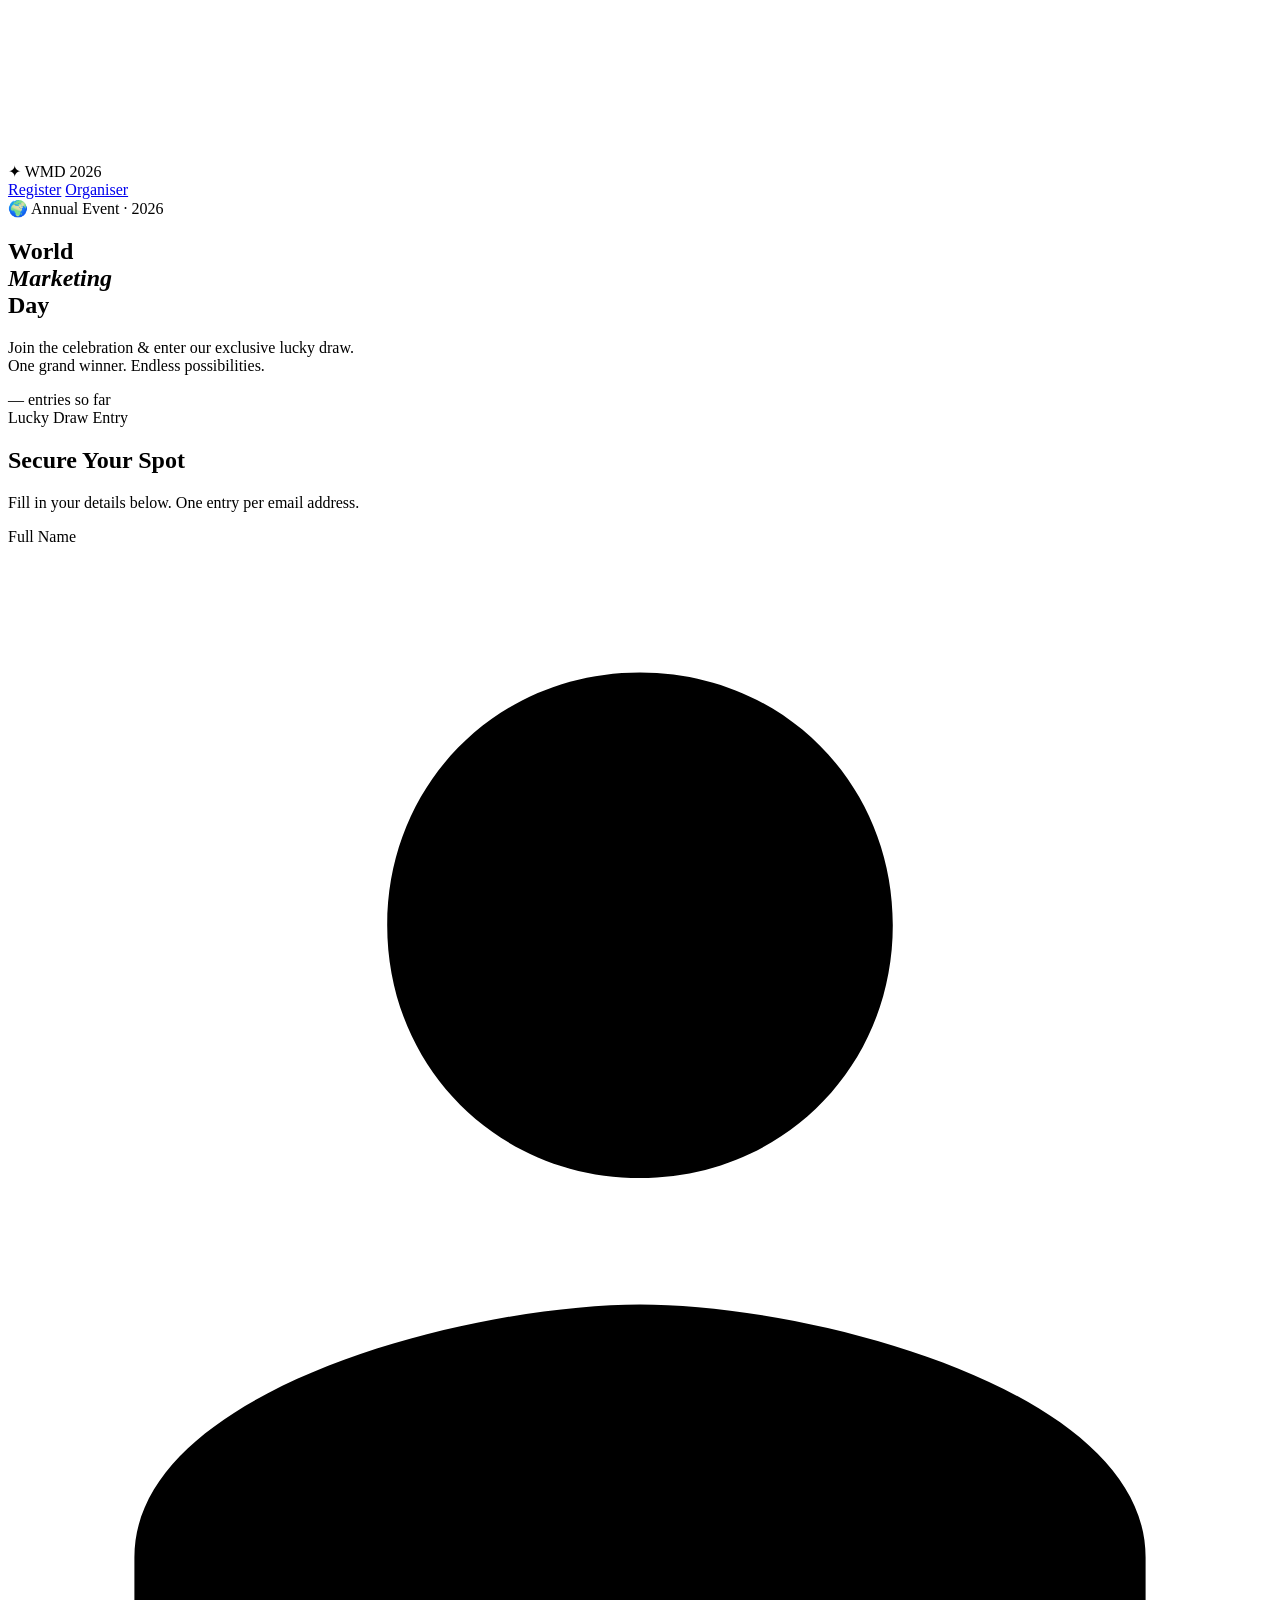
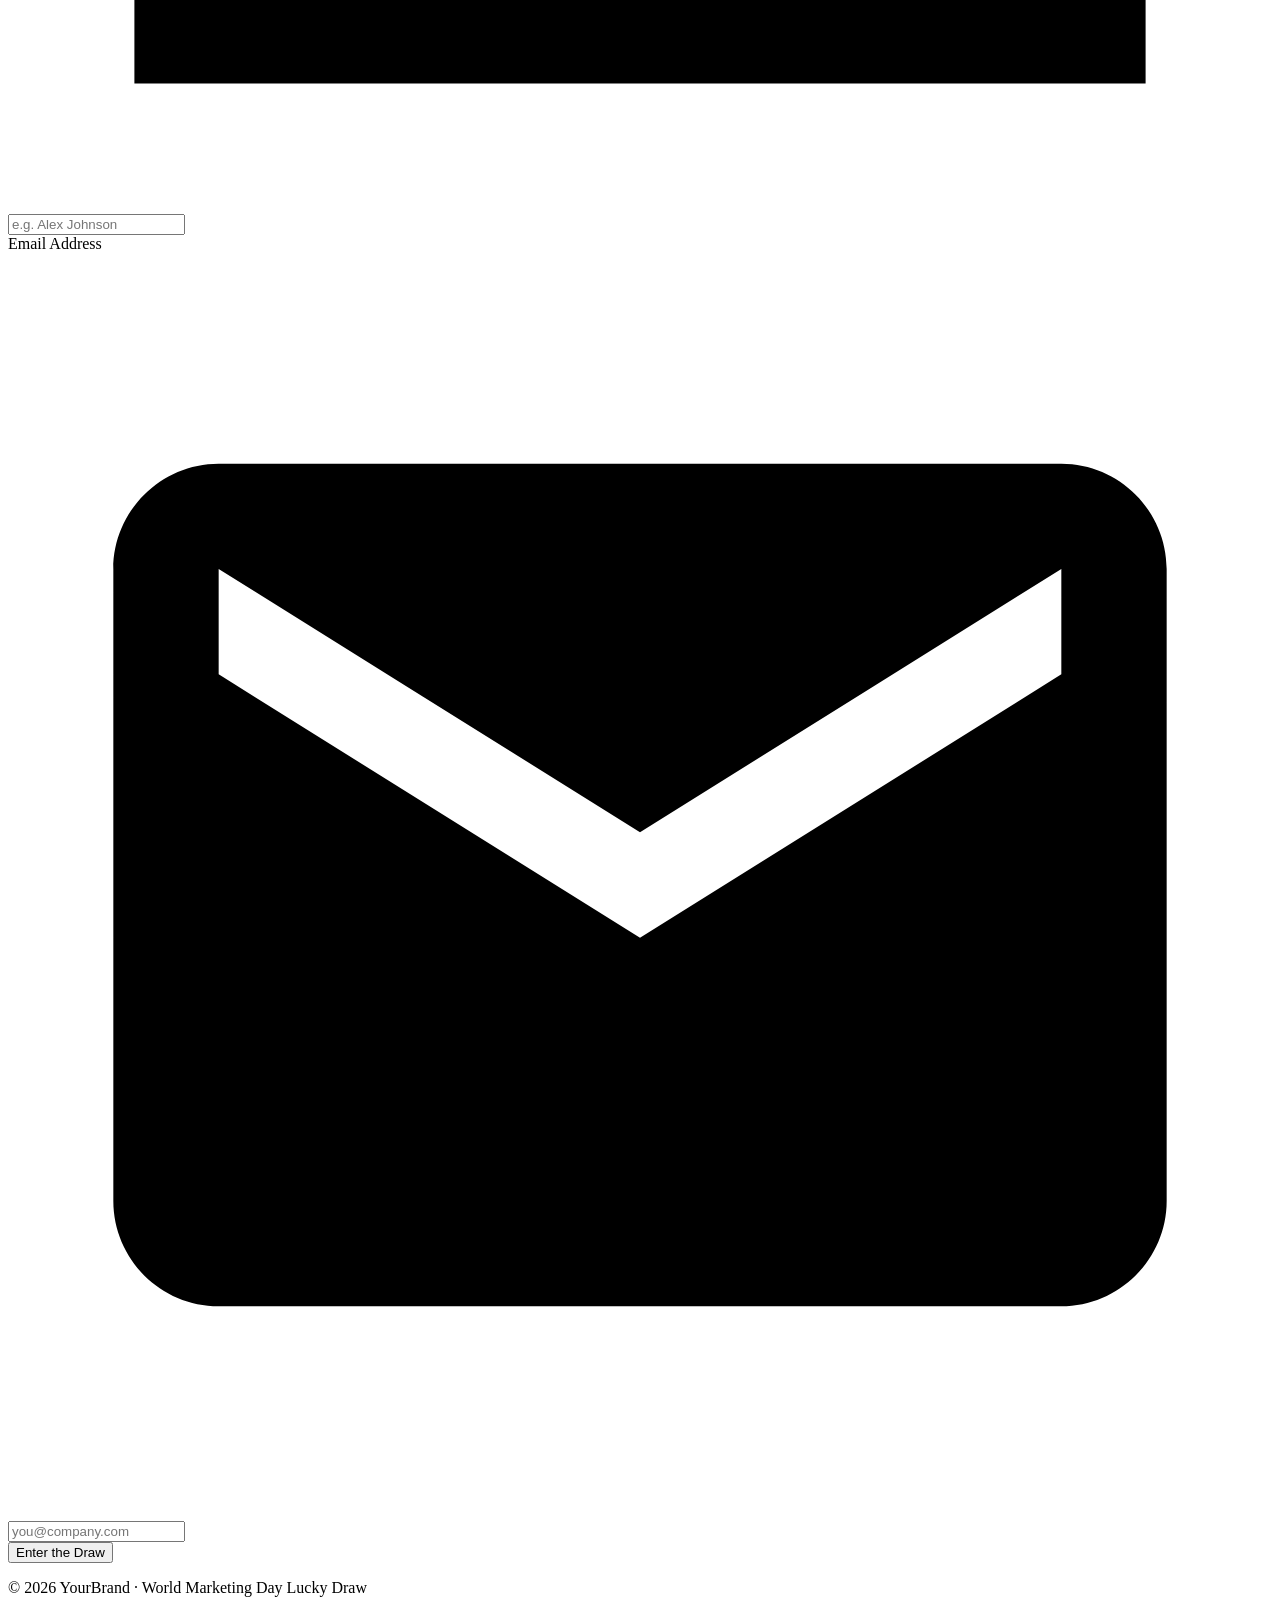
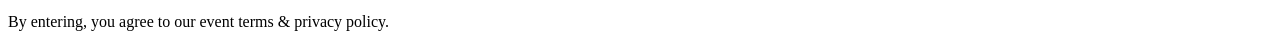
==== index.html @ c8e2377d "Add files via upload" ====
<!DOCTYPE html>
<html lang="en">
<head>
  <meta charset="UTF-8" />
  <meta name="viewport" content="width=device-width, initial-scale=1.0" />
  <title>World Marketing Day — Lucky Draw 2026</title>

  <!-- Google Fonts: Playfair Display + DM Sans -->
  <link rel="preconnect" href="https://fonts.googleapis.com" />
  <link rel="preconnect" href="https://fonts.gstatic.com" crossorigin />
  <link href="https://fonts.googleapis.com/css2?family=Playfair+Display:ital,wght@0,400;0,700;0,900;1,400&family=DM+Sans:wght@300;400;500;600&display=swap" rel="stylesheet" />

  <link rel="stylesheet" href="css/style.css" />
</head>
<body>

  <!-- ══════════════════════════════════════
       CANVAS: Particle / Star Background
  ══════════════════════════════════════ -->
  <canvas id="bgCanvas"></canvas>

  <!-- ══════════════════════════════════════
       HEADER
  ══════════════════════════════════════ -->
  <header class="site-header">
    <div class="logo-wrap">
      <!-- Replace src with your real logo -->
      <div class="logo-placeholder">
        <span class="logo-icon">✦</span>
        <span class="logo-text">WMD 2026</span>
      </div>
    </div>

    <nav class="header-nav">
      <a href="index.html" class="nav-link active">Register</a>
      <a href="admin.html" class="nav-link">Organiser</a>
    </nav>
  </header>

  <!-- ══════════════════════════════════════
       HERO SECTION
  ══════════════════════════════════════ -->
  <main>
    <section class="hero">
      <div class="hero-badge">🌍 Annual Event · 2026</div>
      <h1 class="hero-title">
        World<br />
        <em>Marketing</em><br />
        Day
      </h1>
      <p class="hero-sub">Join the celebration &amp; enter our exclusive lucky draw.<br />One grand winner. Endless possibilities.</p>

      <!-- Live counter -->
      <div class="live-counter" id="liveCounterWrap">
        <span class="pulse-dot"></span>
        <span id="liveCount">—</span>&nbsp;entries so far
      </div>
    </section>

    <!-- ══════════════════════════════════════
         REGISTRATION CARD
    ══════════════════════════════════════ -->
    <section class="card-section">
      <div class="reg-card" id="regCard">
        <div class="card-tag">Lucky Draw Entry</div>
        <h2 class="card-title">Secure Your Spot</h2>
        <p class="card-desc">Fill in your details below. One entry per email address.</p>

        <form id="regForm" novalidate>
          <!-- Full Name -->
          <div class="field-group" id="nameGroup">
            <label for="fullName">Full Name</label>
            <div class="input-wrap">
              <svg class="field-icon" viewBox="0 0 24 24"><path d="M12 12c2.7 0 4.8-2.1 4.8-4.8S14.7 2.4 12 2.4 7.2 4.5 7.2 7.2 9.3 12 12 12zm0 2.4c-3.2 0-9.6 1.6-9.6 4.8v2.4h19.2v-2.4c0-3.2-6.4-4.8-9.6-4.8z"/></svg>
              <input
                type="text"
                id="fullName"
                name="fullName"
                placeholder="e.g. Alex Johnson"
                autocomplete="name"
                maxlength="100"
                required
              />
            </div>
            <span class="field-error" id="nameError"></span>
          </div>

          <!-- Email -->
          <div class="field-group" id="emailGroup">
            <label for="emailAddr">Email Address</label>
            <div class="input-wrap">
              <svg class="field-icon" viewBox="0 0 24 24"><path d="M20 4H4c-1.1 0-2 .9-2 2v12c0 1.1.9 2 2 2h16c1.1 0 2-.9 2-2V6c0-1.1-.9-2-2-2zm0 4-8 5-8-5V6l8 5 8-5v2z"/></svg>
              <input
                type="email"
                id="emailAddr"
                name="emailAddr"
                placeholder="you@company.com"
                autocomplete="email"
                maxlength="200"
                required
              />
            </div>
            <span class="field-error" id="emailError"></span>
          </div>

          <!-- Submit -->
          <button type="submit" class="btn-submit" id="submitBtn">
            <span class="btn-label">Enter the Draw</span>
            <span class="btn-spinner" hidden>
              <svg viewBox="0 0 24 24" class="spin"><circle cx="12" cy="12" r="10" stroke="currentColor" stroke-width="3" fill="none" stroke-dasharray="40 60"/></svg>
            </span>
          </button>
        </form>

        <!-- Status messages -->
        <div class="status-msg success-msg" id="successMsg" hidden>
          <span class="status-icon">🎉</span>
          <div>
            <strong>You're in!</strong>
            <p>Your entry has been recorded. Good luck!</p>
          </div>
        </div>
        <div class="status-msg error-msg" id="errorMsg" hidden>
          <span class="status-icon">⚠️</span>
          <div>
            <strong>Something went wrong</strong>
            <p id="errorText">Please try again.</p>
          </div>
        </div>
      </div>
    </section>

    <!-- ══════════════════════════════════════
         FOOTER
    ══════════════════════════════════════ -->
    <footer class="site-footer">
      <p>© 2026 YourBrand · World Marketing Day Lucky Draw</p>
      <p class="footer-note">By entering, you agree to our event terms &amp; privacy policy.</p>
    </footer>
  </main>

  <!-- Confetti canvas (shared) -->
  <canvas id="confettiCanvas" style="position:fixed;inset:0;pointer-events:none;z-index:9999;"></canvas>

  <!-- ══════════════════════════════════════
       SCRIPTS
  ══════════════════════════════════════ -->
  <script src="js/config.js"></script>
  <script src="js/particles.js"></script>
  <script src="js/confetti.js"></script>
  <script src="js/app.js"></script>
</body>
</html>
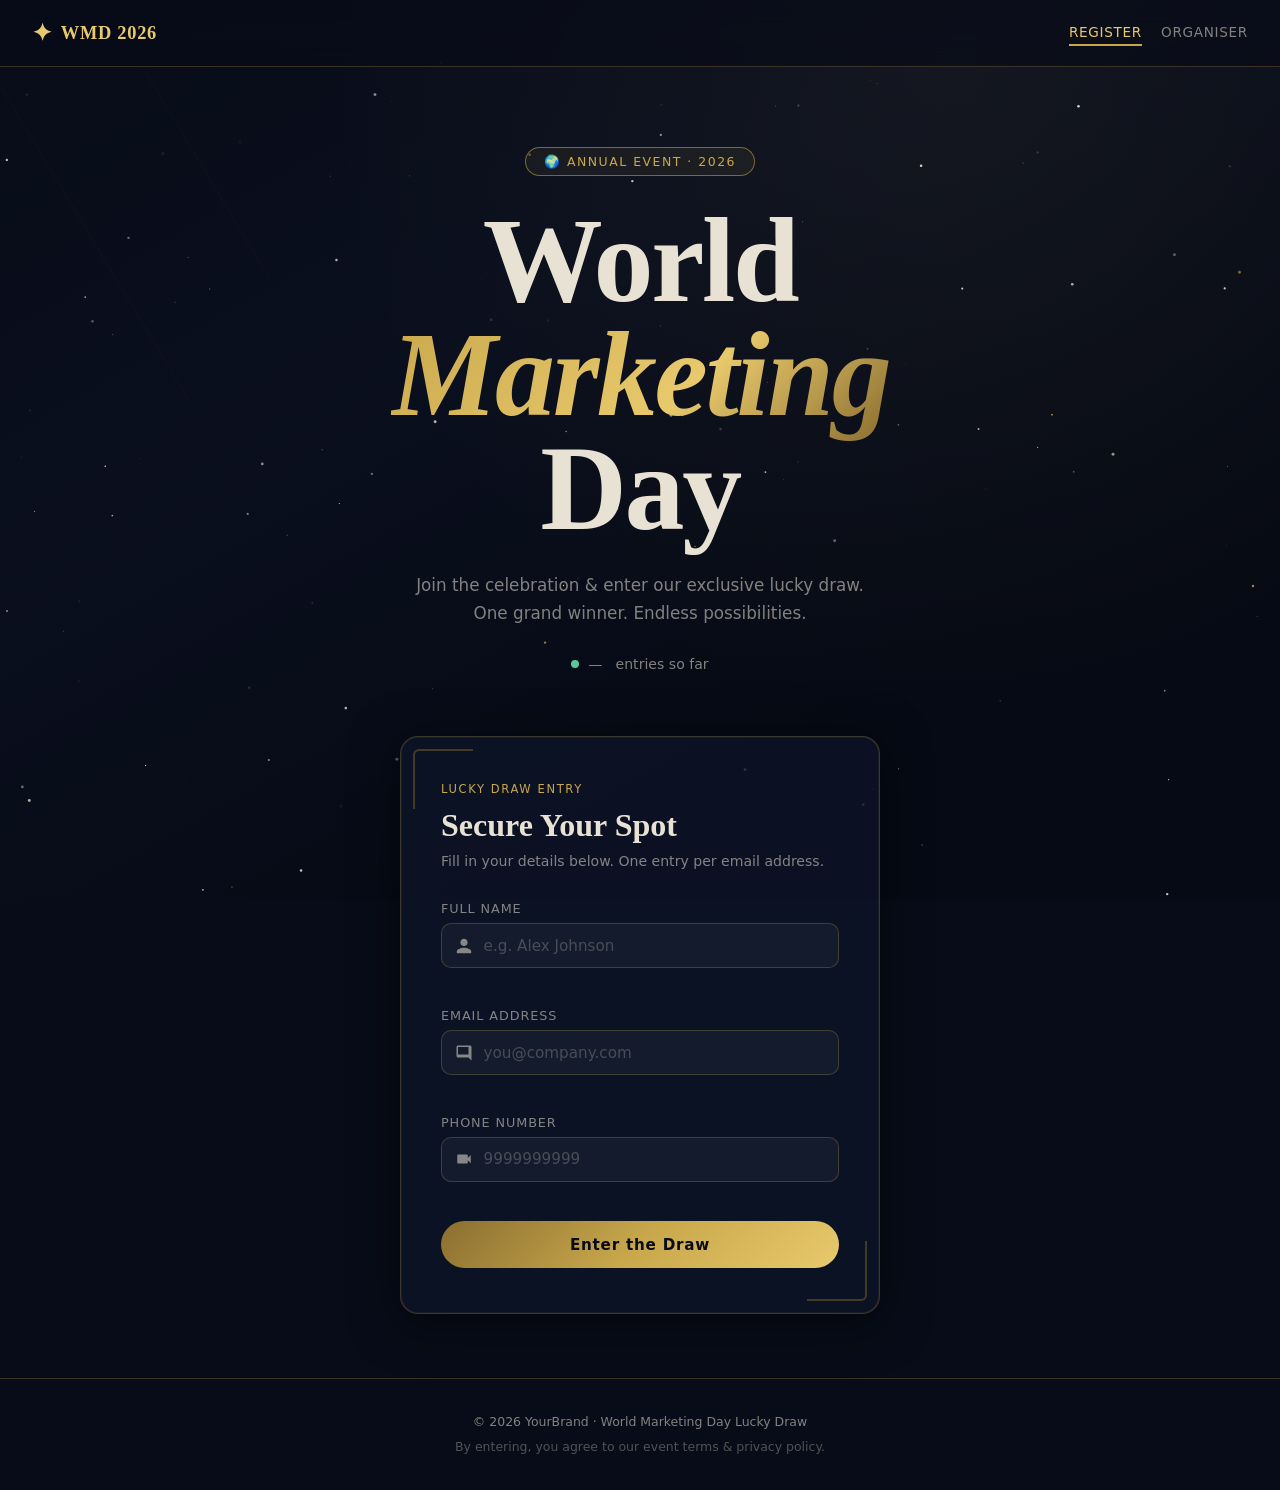
==== commit f6a3502e: "index.html" ====
--- a/index.html
+++ b/index.html
@@ -86,22 +86,40 @@
           </div>
 
           <!-- Email -->
-          <div class="field-group" id="emailGroup">
-            <label for="emailAddr">Email Address</label>
-            <div class="input-wrap">
-              <svg class="field-icon" viewBox="0 0 24 24"><path d="M20 4H4c-1.1 0-2 .9-2 2v12c0 1.1.9 2 2 2h16c1.1 0 2-.9 2-2V6c0-1.1-.9-2-2-2zm0 4-8 5-8-5V6l8 5 8-5v2z"/></svg>
-              <input
-                type="email"
-                id="emailAddr"
-                name="emailAddr"
-                placeholder="you@company.com"
-                autocomplete="email"
-                maxlength="200"
-                required
-              />
-            </div>
-            <span class="field-error" id="emailError"></span>
-          </div>
+<div class="field-group" id="emailGroup">
+  <label for="emailAddr">Email Address</label>
+  <div class="input-wrap">
+    <svg class="field-icon" viewBox="0 0 24 24"><path d="M20 2H4c-1.1 0-2 .9-2 2v12c0 1.1.9 2 2 2h14l4 4V4c0-1.1-.9-2-2-2zm-2 12H4V4h14v10z"/></svg>
+    <input
+      type="email"
+      id="emailAddr"
+      name="emailAddr"
+      placeholder="you@company.com"
+      autocomplete="email"
+      maxlength="200"
+      required
+    />
+  </div>
+  <span class="field-error" id="emailError"></span>
+</div>
+
+<!-- Phone Number (NEW) -->
+<div class="field-group" id="phoneGroup">
+  <label for="phoneAddr">Phone Number</label>
+  <div class="input-wrap">
+    <svg class="field-icon" viewBox="0 0 24 24"><path d="M17 10.5V7c0-.55-.45-1-1-1H4c-.55 0-1 .45-1 1v10c0 .55.45 1 1 1h12c.55 0 1-.45 1-1v-3.5l4 4v-11l-4 4z"/></svg>
+    <input
+      type="tel"
+      id="phoneAddr"
+      name="phoneAddr"
+      placeholder="9999999999 "
+      autocomplete="tel"
+      maxlength="10"
+      required
+    />
+  </div>
+  <span class="field-error" id="phoneError"></span>
+</div>
 
           <!-- Submit -->
           <button type="submit" class="btn-submit" id="submitBtn">
--- a/css/style.css
+++ b/css/style.css
@@ -0,0 +1,395 @@
+/* ════════════════════════════════════════════════════════════
+   WORLD MARKETING DAY — LUCKY DRAW
+   style.css  |  Shared Styles
+   Aesthetic: Art-Deco Gold × Deep Midnight Blue
+   ════════════════════════════════════════════════════════════ */
+
+/* ── CSS Variables ── */
+
+:root {
+  --gold:        #C9A84C;
+  --gold-light:  #E8C96C;
+  --gold-dim:    #8A6E2F;
+  --night:       #080C18;
+  --deep:        #0D1426;
+  --card-bg:     rgba(13, 20, 40, 0.82);
+  --border:      rgba(201, 168, 76, 0.25);
+  --border-glow: rgba(201, 168, 76, 0.55);
+  --text:        #E8E2D4;
+  --text-muted:  rgba(232, 226, 212, 0.55);
+  --error:       #FF6B6B;
+  --success:     #5AC89A;
+  --radius-card: 18px;
+  --radius-btn:  50px;
+  --shadow:      0 8px 48px rgba(0,0,0,0.55);
+  --font-display: 'Playfair Display', Georgia, serif;
+  --font-body:    'DM Sans', system-ui, sans-serif;
+  --transition:   0.28s cubic-bezier(.4,0,.2,1);
+}
+
+/* ── Reset & Base ── */
+*, *::before, *::after { box-sizing: border-box; margin: 0; padding: 0; }
+
+html { scroll-behavior: smooth; }
+
+[hidden] {
+   display: none !important;
+}
+
+body {
+  font-family: var(--font-body);
+  background: var(--night);
+  color: var(--text);
+  min-height: 100vh;
+  overflow-x: hidden;
+  position: relative;
+}
+
+/* ── Background Canvas ── */
+#bgCanvas {
+  position: fixed;
+  inset: 0;
+  z-index: 0;
+  pointer-events: none;
+}
+
+/* ── All content above canvas ── */
+header, main, .login-gate, .admin-dash { position: relative; z-index: 1; }
+
+/* ── Scrollbar ── */
+::-webkit-scrollbar { width: 6px; }
+::-webkit-scrollbar-track { background: var(--deep); }
+::-webkit-scrollbar-thumb { background: var(--gold-dim); border-radius: 3px; }
+
+/* ════════════════════════════════
+   HEADER
+════════════════════════════════ */
+.site-header {
+  display: flex;
+  align-items: center;
+  justify-content: space-between;
+  padding: 1.2rem 2rem;
+  border-bottom: 1px solid var(--border);
+  backdrop-filter: blur(12px);
+  background: rgba(8,12,24,0.65);
+  position: sticky;
+  top: 0;
+  z-index: 100;
+}
+
+.logo-placeholder {
+  display: flex;
+  align-items: center;
+  gap: 0.5rem;
+  font-family: var(--font-display);
+  font-weight: 700;
+  font-size: 1.15rem;
+  color: var(--gold-light);
+  letter-spacing: 0.04em;
+}
+.logo-placeholder.small { font-size: 0.95rem; }
+.logo-icon { font-size: 1.3em; }
+
+.header-nav { display: flex; gap: 1.2rem; }
+.nav-link {
+  font-size: 0.85rem;
+  font-weight: 500;
+  color: var(--text-muted);
+  text-decoration: none;
+  letter-spacing: 0.05em;
+  text-transform: uppercase;
+  padding: 0.25rem 0;
+  border-bottom: 2px solid transparent;
+  transition: var(--transition);
+}
+.nav-link:hover, .nav-link.active {
+  color: var(--gold-light);
+  border-bottom-color: var(--gold);
+}
+
+/* ════════════════════════════════
+   HERO SECTION
+════════════════════════════════ */
+.hero {
+  text-align: center;
+  padding: 5rem 1.5rem 3rem;
+  max-width: 680px;
+  margin: 0 auto;
+}
+
+.hero-badge {
+  display: inline-block;
+  font-size: 0.78rem;
+  font-weight: 500;
+  letter-spacing: 0.12em;
+  text-transform: uppercase;
+  color: var(--gold);
+  border: 1px solid var(--border-glow);
+  border-radius: 50px;
+  padding: 0.35rem 1.1rem;
+  margin-bottom: 1.8rem;
+  background: rgba(201,168,76,0.07);
+  animation: fadeDown 0.7s ease both;
+}
+
+.hero-title {
+  font-family: var(--font-display);
+  font-size: clamp(3.5rem, 10vw, 7.5rem);
+  font-weight: 900;
+  line-height: 0.95;
+  letter-spacing: -0.02em;
+  color: var(--text);
+  animation: fadeDown 0.7s 0.12s ease both;
+}
+.hero-title em {
+  font-style: italic;
+  color: var(--gold-light);
+  /* Art-deco underline */
+  background: linear-gradient(135deg, var(--gold), var(--gold-light) 60%, var(--gold-dim));
+  -webkit-background-clip: text;
+  -webkit-text-fill-color: transparent;
+  background-clip: text;
+}
+
+.hero-sub {
+  margin-top: 1.6rem;
+  font-size: 1.05rem;
+  color: var(--text-muted);
+  line-height: 1.65;
+  animation: fadeDown 0.7s 0.24s ease both;
+}
+
+/* ── Live Counter ── */
+.live-counter {
+  display: inline-flex;
+  align-items: center;
+  gap: 0.55rem;
+  margin-top: 1.8rem;
+  font-size: 0.88rem;
+  color: var(--text-muted);
+  animation: fadeDown 0.7s 0.36s ease both;
+}
+
+.pulse-dot {
+  width: 8px; height: 8px;
+  border-radius: 50%;
+  background: var(--success);
+  animation: pulse 2s infinite;
+  flex-shrink: 0;
+}
+@keyframes pulse {
+  0%, 100% { box-shadow: 0 0 0 0 rgba(90,200,154,.6); }
+  50%       { box-shadow: 0 0 0 6px rgba(90,200,154,0); }
+}
+
+/* ════════════════════════════════
+   REGISTRATION CARD
+════════════════════════════════ */
+.card-section {
+  display: flex;
+  justify-content: center;
+  padding: 1rem 1.5rem 4rem;
+  animation: fadeUp 0.7s 0.4s ease both;
+}
+
+.reg-card {
+  background: var(--card-bg);
+  border: 1px solid var(--border);
+  border-radius: var(--radius-card);
+  padding: 2.8rem 2.5rem;
+  max-width: 480px;
+  width: 100%;
+  backdrop-filter: blur(20px);
+  box-shadow: var(--shadow), 0 0 0 1px rgba(201,168,76,0.08) inset;
+  position: relative;
+  overflow: hidden;
+}
+
+/* Art-deco corner accent */
+.reg-card::before, .reg-card::after {
+  content: '';
+  position: absolute;
+  width: 60px; height: 60px;
+  border-color: var(--gold-dim);
+  border-style: solid;
+  opacity: 0.45;
+}
+.reg-card::before { top: 12px; left: 12px; border-width: 2px 0 0 2px; border-radius: 6px 0 0 0; }
+.reg-card::after  { bottom: 12px; right: 12px; border-width: 0 2px 2px 0; border-radius: 0 0 6px 0; }
+
+.card-tag {
+  font-size: 0.72rem;
+  letter-spacing: 0.14em;
+  text-transform: uppercase;
+  color: var(--gold);
+  margin-bottom: 0.7rem;
+}
+.card-title {
+  font-family: var(--font-display);
+  font-size: 2rem;
+  font-weight: 700;
+  color: var(--text);
+  margin-bottom: 0.4rem;
+}
+.card-desc {
+  font-size: 0.88rem;
+  color: var(--text-muted);
+  margin-bottom: 1.8rem;
+  line-height: 1.55;
+}
+
+/* ── Form Fields ── */
+.field-group {
+  margin-bottom: 1.35rem;
+}
+.field-group label {
+  display: block;
+  font-size: 0.8rem;
+  font-weight: 500;
+  letter-spacing: 0.07em;
+  text-transform: uppercase;
+  color: var(--text-muted);
+  margin-bottom: 0.45rem;
+}
+
+.input-wrap {
+  position: relative;
+}
+.field-icon {
+  position: absolute;
+  left: 14px;
+  top: 50%;
+  transform: translateY(-50%);
+  width: 18px; height: 18px;
+  fill: var(--text-muted);
+  transition: fill var(--transition);
+  pointer-events: none;
+}
+
+.input-wrap input {
+  width: 100%;
+  background: rgba(255,255,255,0.04);
+  border: 1px solid var(--border);
+  border-radius: 10px;
+  padding: 0.78rem 1rem 0.78rem 2.6rem;
+  font-family: var(--font-body);
+  font-size: 0.95rem;
+  color: var(--text);
+  outline: none;
+  transition: border-color var(--transition), box-shadow var(--transition), background var(--transition);
+}
+.input-wrap input::placeholder { color: rgba(232,226,212,0.25); }
+.input-wrap input:focus {
+  border-color: var(--gold);
+  background: rgba(201,168,76,0.05);
+  box-shadow: 0 0 0 3px rgba(201,168,76,0.12);
+}
+.input-wrap input:focus + .field-icon, /* can't do this, icon is before input */
+.input-wrap:focus-within .field-icon { fill: var(--gold); }
+
+.field-group.invalid .input-wrap input {
+  border-color: var(--error);
+  box-shadow: 0 0 0 3px rgba(255,107,107,0.12);
+}
+
+.field-error {
+  display: block;
+  font-size: 0.78rem;
+  color: var(--error);
+  margin-top: 0.35rem;
+  min-height: 1em;
+}
+
+/* ── Submit Button ── */
+.btn-submit {
+  width: 100%;
+  background: linear-gradient(135deg, var(--gold-dim), var(--gold) 50%, var(--gold-light));
+  border: none;
+  border-radius: var(--radius-btn);
+  padding: 0.9rem 2rem;
+  font-family: var(--font-body);
+  font-size: 0.95rem;
+  font-weight: 600;
+  letter-spacing: 0.05em;
+  color: var(--night);
+  cursor: pointer;
+  transition: opacity var(--transition), transform var(--transition), box-shadow var(--transition);
+  display: flex;
+  align-items: center;
+  justify-content: center;
+  gap: 0.6rem;
+  margin-top: 0.5rem;
+  position: relative;
+  overflow: hidden;
+}
+.btn-submit::after {
+  content: '';
+  position: absolute;
+  inset: 0;
+  background: rgba(255,255,255,0);
+  transition: background 0.2s;
+}
+.btn-submit:hover:not(:disabled)::after { background: rgba(255,255,255,0.1); }
+.btn-submit:active:not(:disabled) { transform: scale(0.98); }
+.btn-submit:disabled { opacity: 0.55; cursor: not-allowed; }
+
+.btn-spinner .spin {
+  width: 20px; height: 20px;
+  animation: rotate 0.8s linear infinite;
+}
+@keyframes rotate { to { transform: rotate(360deg); } }
+
+/* ── Status Messages ── */
+.status-msg:not([hidden]) {
+  display: flex;
+  align-items: flex-start;
+  gap: 0.8rem;
+  padding: 1rem 1.2rem;
+  border-radius: 10px;
+  margin-top: 1.2rem;
+  font-size: 0.88rem;
+  line-height: 1.5;
+  animation: fadeUp 0.4s ease;
+}
+.status-msg strong { display: block; margin-bottom: 0.15rem; }
+.status-msg p { color: var(--text-muted); }
+.status-icon { font-size: 1.35rem; flex-shrink: 0; margin-top: 2px; }
+.success-msg { background: rgba(90,200,154,0.1); border: 1px solid rgba(90,200,154,0.3); }
+.error-msg   { background: rgba(255,107,107,0.1); border: 1px solid rgba(255,107,107,0.3); }
+
+/* ════════════════════════════════
+   FOOTER
+════════════════════════════════ */
+.site-footer {
+  text-align: center;
+  padding: 2rem 1.5rem;
+  font-size: 0.78rem;
+  color: var(--text-muted);
+  border-top: 1px solid var(--border);
+  line-height: 1.7;
+}
+.footer-note { opacity: 0.6; margin-top: 0.25rem; }
+
+/* ════════════════════════════════
+   ANIMATIONS
+════════════════════════════════ */
+@keyframes fadeDown {
+  from { opacity: 0; transform: translateY(-18px); }
+  to   { opacity: 1; transform: translateY(0); }
+}
+@keyframes fadeUp {
+  from { opacity: 0; transform: translateY(18px); }
+  to   { opacity: 1; transform: translateY(0); }
+}
+@keyframes fadeIn {
+  from { opacity: 0; } to { opacity: 1; }
+}
+
+/* ════════════════════════════════
+   RESPONSIVE
+════════════════════════════════ */
+@media (max-width: 520px) {
+  .hero { padding: 3.5rem 1rem 2rem; }
+  .reg-card { padding: 2rem 1.4rem; }
+  .site-header { padding: 1rem 1.2rem; }
+}
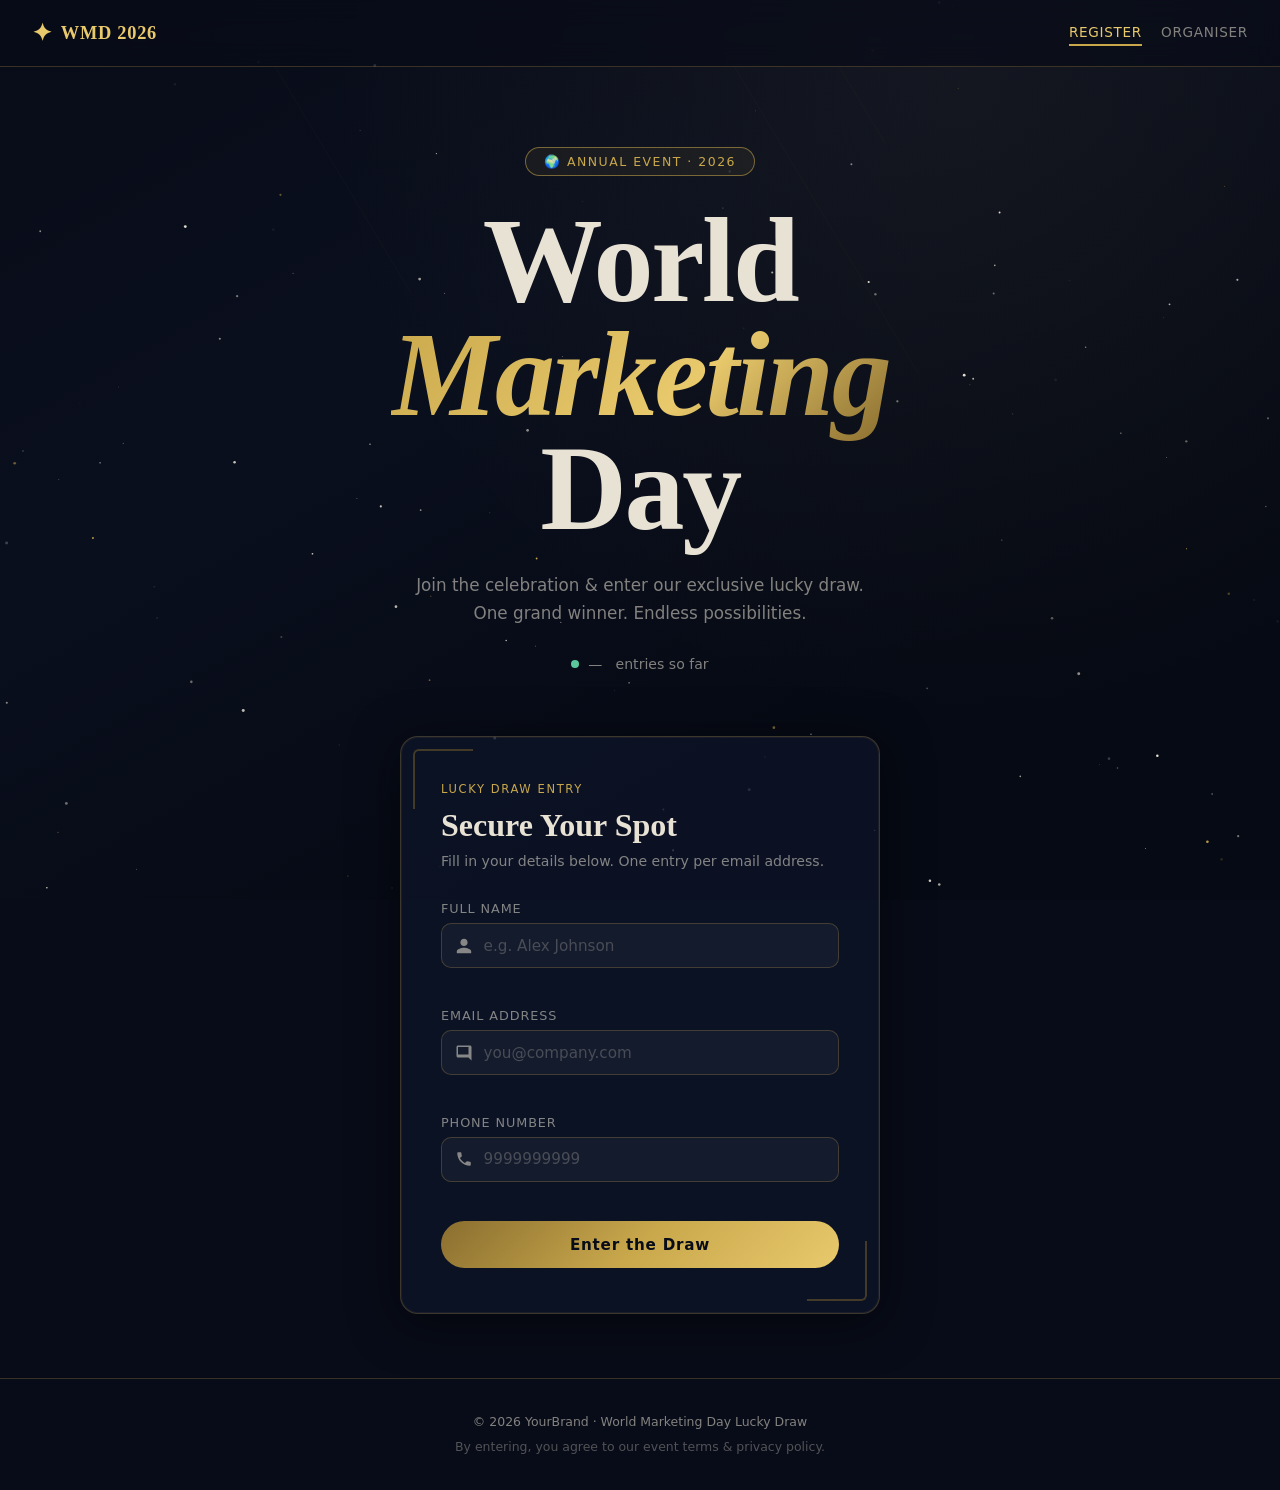
==== commit 1296f066: "index.html" ====
--- a/index.html
+++ b/index.html
@@ -103,11 +103,11 @@
   <span class="field-error" id="emailError"></span>
 </div>
 
-<!-- Phone Number (NEW) -->
+<!-- Phone Number -->
 <div class="field-group" id="phoneGroup">
   <label for="phoneAddr">Phone Number</label>
   <div class="input-wrap">
-    <svg class="field-icon" viewBox="0 0 24 24"><path d="M17 10.5V7c0-.55-.45-1-1-1H4c-.55 0-1 .45-1 1v10c0 .55.45 1 1 1h12c.55 0 1-.45 1-1v-3.5l4 4v-11l-4 4z"/></svg>
+    <svg class="field-icon" viewBox="0 0 24 24"><path d="M6.62 10.79c1.44 2.83 3.76 5.14 6.59 6.59l2.2-2.2c.27-.27.67-.36 1.02-.24 1.12.37 2.33.57 3.57.57.55 0 1 .45 1 1V20c0 .55-.45 1-1 1-9.39 0-17-7.61-17-17 0-.55.45-1 1-1h3.5c.55 0 1 .45 1 1 0 1.25.2 2.45.57 3.57.11.35.03.74-.25 1.02l-2.2 2.2z"/></svg>
     <input
       type="tel"
       id="phoneAddr"
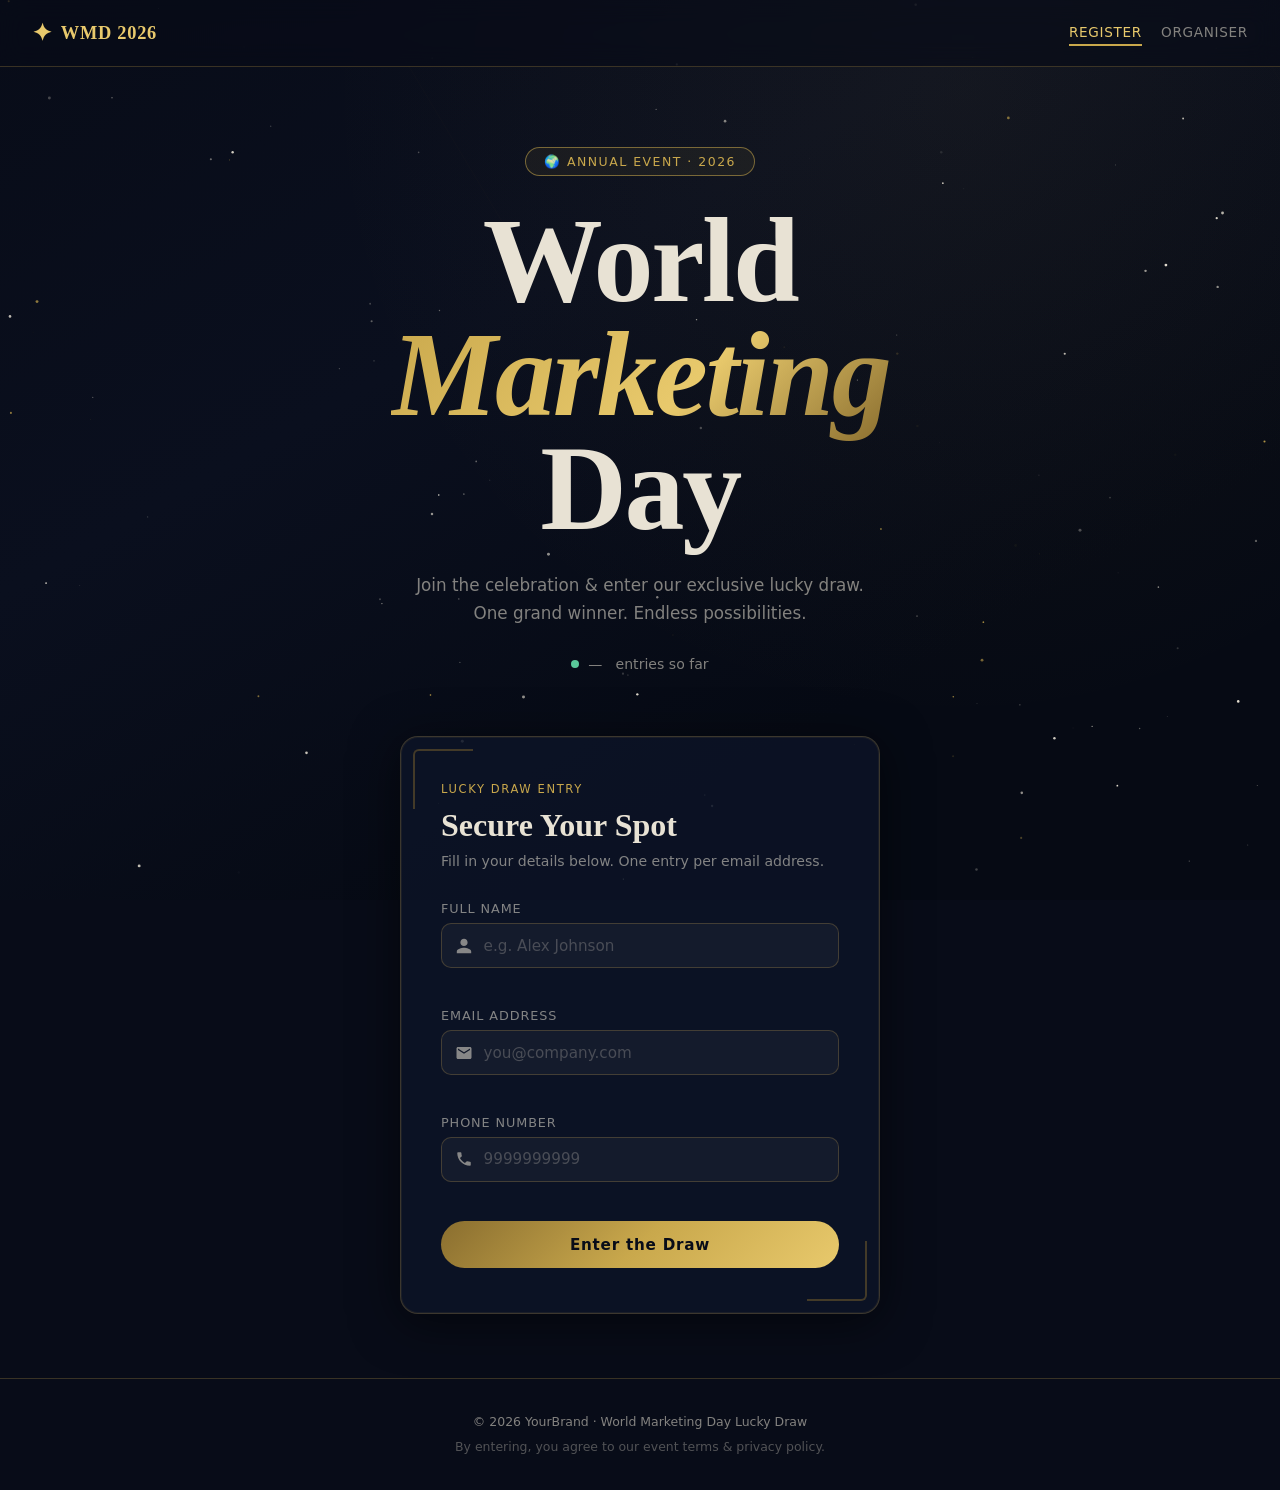
==== commit 861f9733: "index.html" ====
--- a/index.html
+++ b/index.html
@@ -89,7 +89,7 @@
 <div class="field-group" id="emailGroup">
   <label for="emailAddr">Email Address</label>
   <div class="input-wrap">
-    <svg class="field-icon" viewBox="0 0 24 24"><path d="M20 2H4c-1.1 0-2 .9-2 2v12c0 1.1.9 2 2 2h14l4 4V4c0-1.1-.9-2-2-2zm-2 12H4V4h14v10z"/></svg>
+  <svg class="field-icon" viewBox="0 0 24 24"><path d="M20 4H4c-1.1 0-2 .9-2 2v12c0 1.1.9 2 2 2h16c1.1 0 2-.9 2-2V6c0-1.1-.9-2-2-2zm0 4l-8 5-8-5V6l8 5 8-5v2z"/></svg>
     <input
       type="email"
       id="emailAddr"
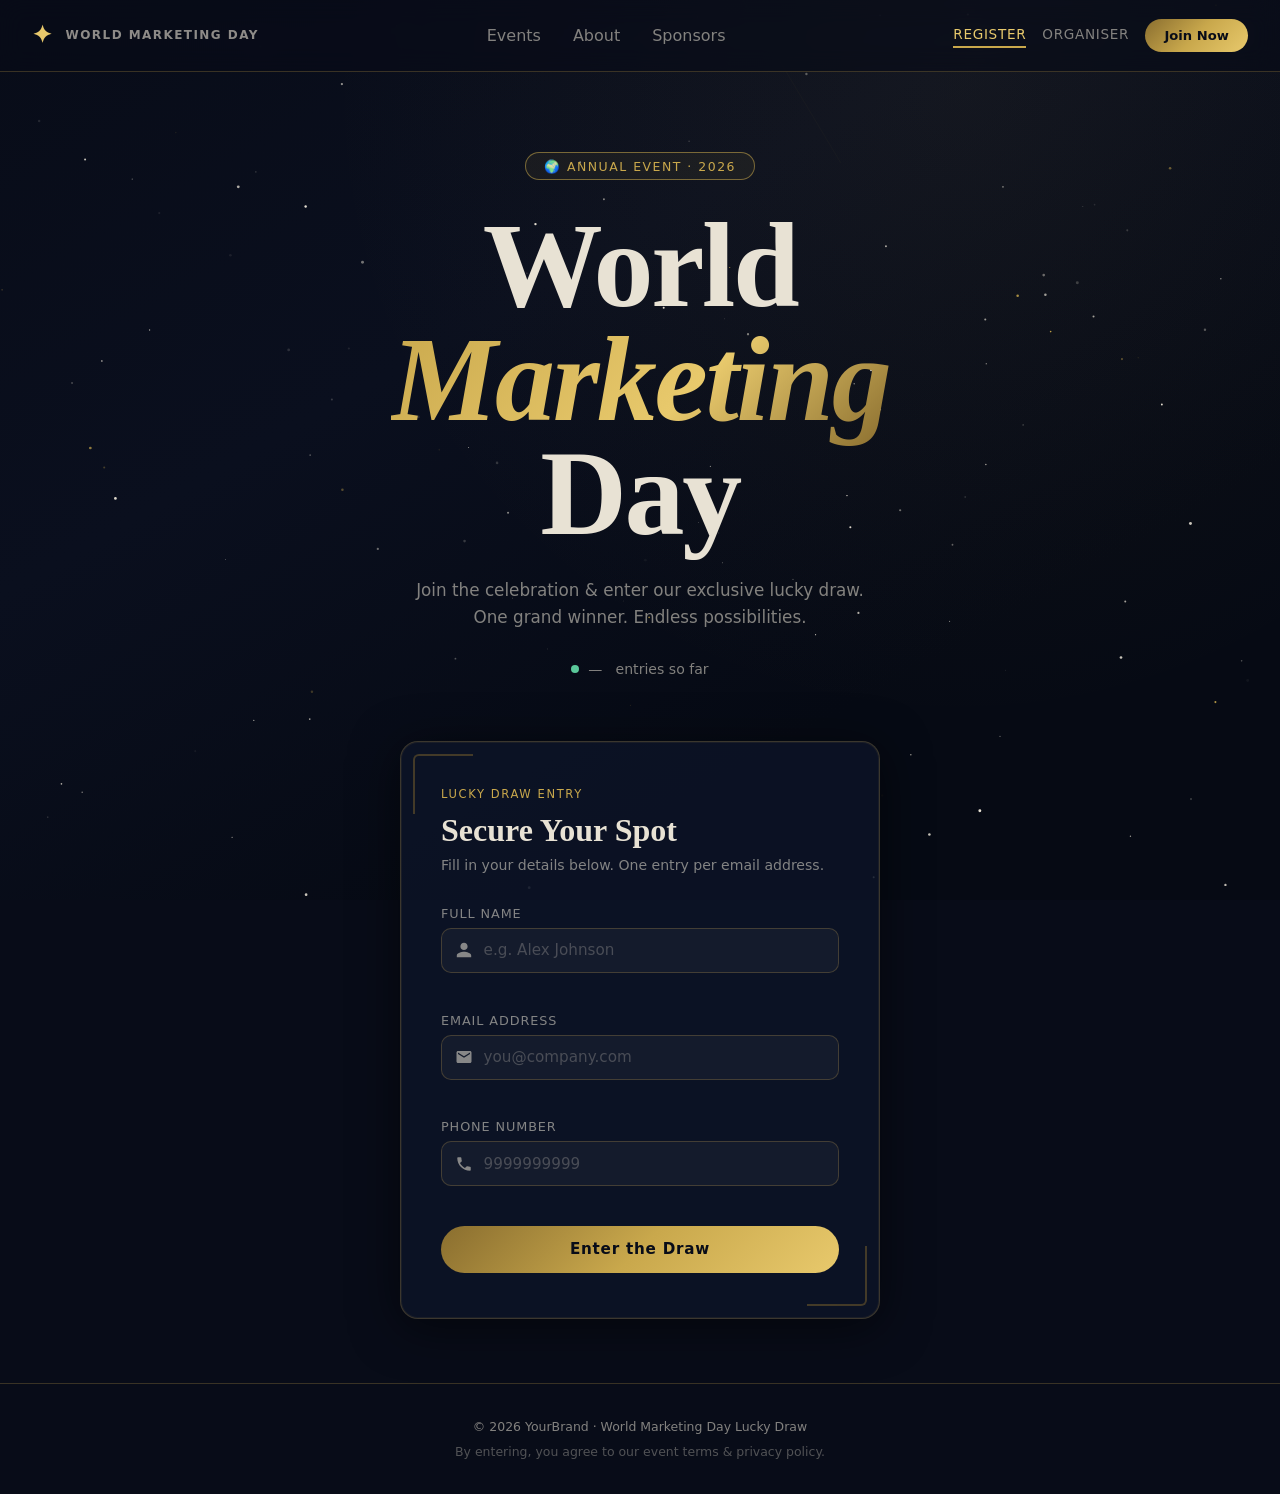
==== commit e77b2a08: "index.html" ====
--- a/index.html
+++ b/index.html
@@ -22,20 +22,31 @@
   <!-- ══════════════════════════════════════
        HEADER
   ══════════════════════════════════════ -->
-  <header class="site-header">
-    <div class="logo-wrap">
-      <!-- Replace src with your real logo -->
-      <div class="logo-placeholder">
+ <header class="site-header">
+  <nav style="display:flex;align-items:center;justify-content:space-between;width:100%;gap:2rem;">
+    <!-- Left: Hub Logo + Branding -->
+    <a href="https://thehubevent.in/" style="text-decoration:none;color:inherit;display:flex;align-items:center;gap:0.8rem;">
+      <div class="logo-placeholder" style="margin:0;">
         <span class="logo-icon">✦</span>
-        <span class="logo-text">WMD 2026</span>
       </div>
-    </div>
+      <span style="color:rgba(232,226,212,0.6);font-size:0.75rem;letter-spacing:0.12em;text-transform:uppercase;font-weight:600">World Marketing Day</span>
+    </a>
 
-    <nav class="header-nav">
+    <!-- Center: Main Nav Links -->
+    <ul style="display:flex;gap:2rem;list-style:none;margin:0;">
+      <li><a href="https://thehubevent.in/#events" style="text-decoration:none;color:var(--text-muted);transition:var(--transition);">Events</a></li>
+      <li><a href="https://thehubevent.in/#welcome" style="text-decoration:none;color:var(--text-muted);transition:var(--transition);">About</a></li>
+      <li><a href="https://thehubevent.in/#sponsor" style="text-decoration:none;color:var(--text-muted);transition:var(--transition);">Sponsors</a></li>
+    </ul>
+
+    <!-- Right: Register, Organiser, Join Now -->
+    <div style="display:flex;gap:1rem;align-items:center;">
       <a href="index.html" class="nav-link active">Register</a>
       <a href="admin.html" class="nav-link">Organiser</a>
-    </nav>
-  </header>
+      <a href="https://thehubevent.in/#events" class="nav-badge" style="background:linear-gradient(135deg,var(--gold-dim),var(--gold),var(--gold-light));border:none;border-radius:50px;padding:0.55rem 1.2rem;font-size:0.82rem;color:var(--night);text-decoration:none;font-weight:600;cursor:pointer;transition:var(--transition);">Join Now</a>
+    </div>
+  </nav>
+</header>
 
   <!-- ══════════════════════════════════════
        HERO SECTION
